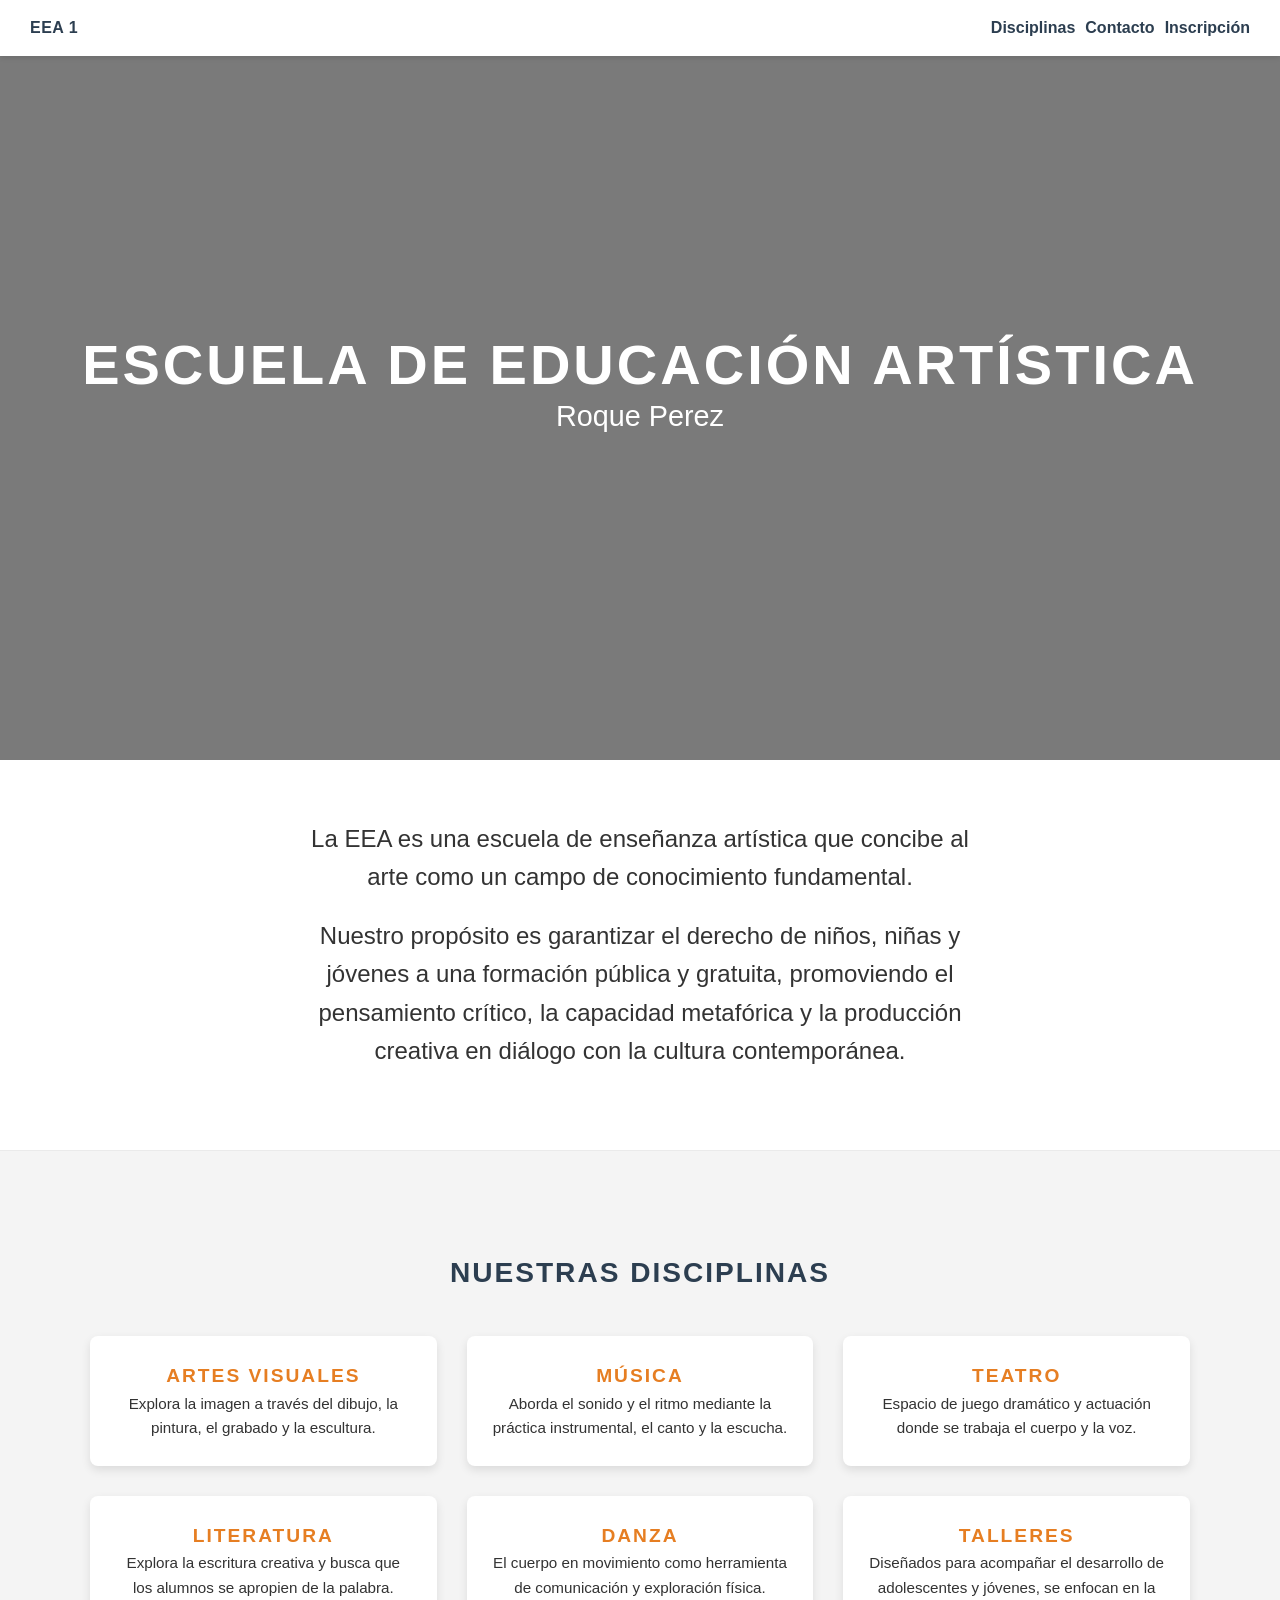
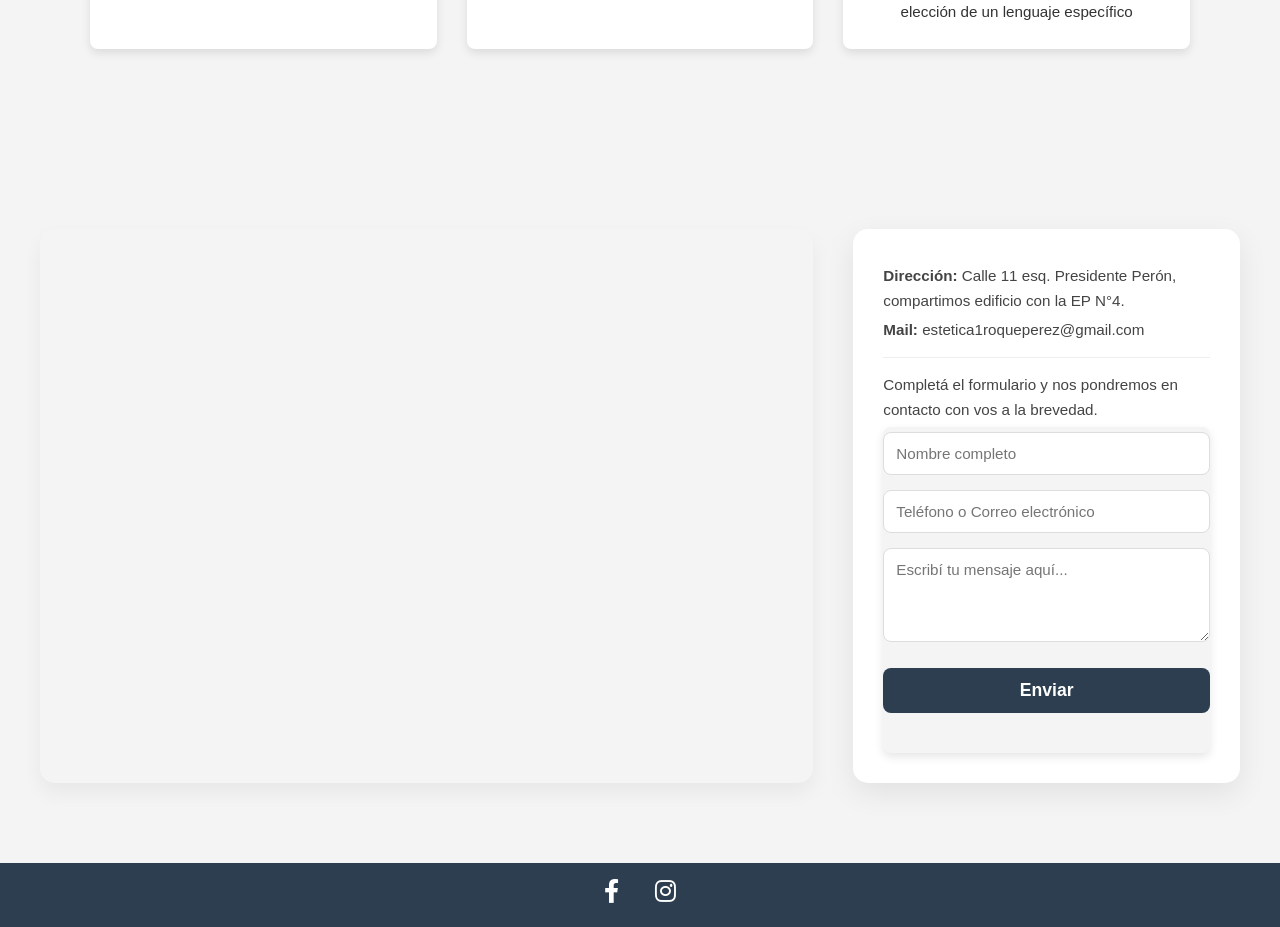
==== index.html @ 4070d401 "Add files via upload" ====
<!DOCTYPE html>

<html lang="es">
<link rel="stylesheet" href="style.css">
<link rel="stylesheet" href="https://cdnjs.cloudflare.com/ajax/libs/font-awesome/6.0.0/css/all.min.css">

<head>
    <meta charset="UTF-8">
    <title>Escuela de Educación Artística</title>

    <nav class="navbar">
        <div class="logo">
            <a href="index.html">EEA 1</a>
        </div>
        <ul class="nav-links">
            <li><a href="#disciplinas">Disciplinas</a></li>
            <li><a href="#contacto">Contacto</a></li>
            <li><a href="inscripcion.html">Inscripción</a></li>
        </ul>
    </nav>
</head>


<body>

    <header class="hero-header">
        <div class="header-content">
            <h1>ESCUELA DE EDUCACIÓN ARTÍSTICA</h1>
            <h2>Roque Perez</h2>
        </div>
    </header>


    <main>
        <section id="quienes somos">
            <p>La EEA es una escuela de enseñanza artística que concibe al arte como un campo de conocimiento fundamental.</p>
            <p>Nuestro propósito es garantizar el derecho de niños, niñas y jóvenes a una formación pública y gratuita, promoviendo el pensamiento crítico, la capacidad metafórica y la producción creativa en diálogo con la cultura contemporánea.</p>
        </section>

        <section id="disciplinas">
    
            <h3>Nuestras disciplinas</h3>


            <div class="grid-disciplinas">

                <div class="columna">

                    <h4>ARTES VISUALES</h4>

                    <p>Explora la imagen a través del dibujo, la pintura, el grabado y la escultura.</p>

                </div>


                <div class="columna">

                    <h4>MÚSICA</h4>

                    <p>Aborda el sonido y el ritmo mediante la práctica instrumental, el canto y la escucha.</p>

                </div>


                <div class="columna">

                    <h4>TEATRO</h4>

                    <p>Espacio de juego dramático y actuación donde se trabaja el cuerpo y la voz.</p>

                </div>


                <div class="columna">

                    <h4>LITERATURA</h4>

                    <p>Explora la escritura creativa y busca que los alumnos se apropien de la palabra.</p>

                </div>


                <div class="columna">

                    <h4>DANZA</h4> <p>El cuerpo en movimiento como herramienta de comunicación y exploración física.</p>

                </div>


                <div class="columna">

                    <h4>TALLERES</h4>
                    <p>Diseñados para acompañar el desarrollo de adolescentes y jóvenes, se enfocan en la elección de un lenguaje específico</p>
            </div>

        </section>

        <section id="contacto" class="contacto-section">
            <div class="contacto-wrapper">
                
                <!-- COLUMNA IZQUIERDA: MAPA -->
                <div class="mapa-container">
                    <iframe src="https://www.google.com/maps/embed?pb=!1m18!1m12!1m3!1d1626.0054072908836!2d-59.32254850531686!3d-35.404982482441106!2m3!1f0!2f0!3f0!3m2!1i1024!2i768!4f13.1!3m3!1m2!1s0x95bdbda36cd08a35%3A0x231198eb018d6caa!2sEscuela%20Primaria%20N%C2%B0%2024!5e0!3m2!1ses-419!2sar!4v1778276831194!5m2!1ses-419!2sar" 
                    width="100%" 
                    height="100%" 
                    style="border:0;" 
                    allowfullscreen="" 
                    loading="lazy" 
                    referrerpolicy="no-referrer-when-downgrade">
                    </iframe>
                </div>
        
                <!-- COLUMNA DERECHA: DATOS Y FORMULARIO -->
                <div class="contacto-container">
                    <!-- Información de la Escuela -->
                    <div class="info-escuela">
                        <p><strong>Dirección:</strong> Calle 11 esq. Presidente Perón, compartimos edificio con la EP N°4.</p>
                        <p><strong>Mail:</strong> estetica1roqueperez@gmail.com</p>
                        <hr>
                        <p>Completá el formulario y nos pondremos en contacto con vos a la brevedad.</p>
                    </div>
                    
                    <form action="#" method="POST" class="contacto-form">
                        <div class="form-group">
                            <input type="text" name="nombre" placeholder="Nombre completo" required>
                        </div>
        
                        <div class="form-group">
                            <!-- Campo dual para Teléfono o Mail -->
                            <input type="text" name="contacto" placeholder="Teléfono o Correo electrónico" required>
                        </div>
        
                        <div class="form-group">
                            <textarea name="mensaje" rows="4" placeholder="Escribí tu mensaje aquí..."></textarea>
                        </div>
        
                        <button type="submit" class="btn-enviar">Enviar</button>
                    </form>
                </div>
        
            </div>
        </section>

    </main>    
    


    <footer>
        <div class="footer-content">
            <div class="redes-sociales">
                <a href="https://www.facebook.com/eesteticaroqueperez/" target="_blank" aria-label="Facebook">
                    <i class="fab fa-facebook-f"></i>
                </a>
                <a href="https://www.instagram.com/escuela_artistica_rp/" target="_blank" aria-label="Instagram">
                    <i class="fab fa-instagram"></i>
                </a>
            </div>
        </div>
    </footer>

</body>
</html>
---- style.css ----
/* 1. RESET Y ESTILOS GENERALES */
body {
    margin: 0;
    padding-top: 40px;
    background-color: #f4f4f4;
    color: #333;
    font-family: 'Segoe UI', Tahoma, Geneva, Verdana, sans-serif;
    line-height: 1.6;
    text-align: center; /* Esto centra todo el texto de la web */
}

/* 2. NAVBAR */
.navbar {
    display: flex;
    position: fixed;
    justify-content: space-between;
    align-items: center; /* Centra verticalmente el logo y los links */
    top: 0;
    left: 0; /* Asegúrate de que empiece desde la izquierda */
    width: 100%;
    background-color: white;
    padding: 15px 30px; /* Reduje un poco el padding vertical */
    box-shadow: 0 2px 5px rgba(0,0,0,0.1);
    z-index: 1000;
    box-sizing: border-box; /* Evita que el padding agrande el ancho total */
}

.logo a {
    font-size: 1.3rem; /* Tamaño más moderado para que no rompa */
    font-weight: bold;
    color: #0056b3; 
    text-decoration: none;
    text-transform: uppercase;
    letter-spacing: 0.5px;
    white-space: nowrap; /* ¡Clave! Impide que el texto salte de línea */
}

.nav-links {
    display: flex;
    list-style: none;
    margin: 0;
    padding: 0;
    gap: 10px; /* Espacio controlado entre los enlaces */
}

.navbar a {
    text-decoration: none;
    color: #2c3e50;
    font-weight: bold;
    font-size: 1rem; /* Un poco más chico para armonizar con el logo */
    transition: color 0.3s;
}

.navbar a:hover {
    color: #ff4500;
}

/* 3. HERO HEADER (Imagen y títulos) */
.hero-header {
    background-image: linear-gradient(rgba(0, 0, 0, 0.5), rgba(0, 0, 0, 0.5)), 
                      url('https://images.unsplash.com/photo-1547891654-e66ed7ebb968?q=80&w=1600&auto=format&fit=crop');
    background-size: cover;
    background-position: center;
    height: 80vh;
    display: flex;
    justify-content: center;
    align-items: center;
    color: white;
}

.header-content h1 {
    font-size: 3.5rem;
    text-transform: uppercase;
    letter-spacing: 3px;
    margin: 0;           /* Quitamos todo el margen */
    line-height: 1;      /* Pegamos el texto */
}

.header-content h2 {
    font-size: 1.8rem;
    font-weight: 300;
    margin-top: 0px;   
}

/* 4. CONTENIDO (Secciones y Disciplinas) */
h3, h4 {
    color: #2c3e50;
    text-transform: uppercase;
    letter-spacing: 2px;
    margin-top: 40px;
}



p, .lista-talleres {
    max-width: 700px;
    margin: 0 auto 20px auto; /* Centra el bloque y da espacio abajo */
}


form {
    display: flexbox;
    background-color: #f4f4f4;
    border-radius: 8px;
    box-shadow: 0 4px 10px rgba(0,0,0,0.10);
    padding-top: 5px;
    padding-bottom: 40px;

}

/* --- Ajuste en style.css --- */

main section {
    /* Agregamos espacio arriba y abajo (80px) y 20px a los lados */
    padding: 60px 20px;
    font-size: 1.5rem; 
    
    /* Esto asegura que el contenido no toque los bordes en celulares */
    box-sizing: border-box; 
}

/* Si quieres que la primera sección tenga un color de fondo 
   distinto para resaltar el texto de bienvenida: */
main section:first-of-type {
    background-color: #ffffff; /* Blanco puro para contrastar con el gris del body */
    border-bottom: 1px solid #eaeaea;
}

.grid-disciplinas {
    display: grid;
    grid-template-columns: repeat(3, 1fr); /* 3 columnas iguales */
    gap: 30px;                             /* Espacio entre columnas y filas */
    max-width: 1100px;                     /* Ancho máximo para que no se estiren de más */
    margin: 40px auto;                     /* Centra el bloque de columnas */
    padding: 0 20px;
}

/* Estilo para cada "cajita" de materia */
.columna {
    background-color: white;
    padding: 25px;
    border-radius: 8px;
    box-shadow: 0 4px 10px rgba(0,0,0,0.10); /* Sombra suave */
    transition: transform 0.3s ease;        /* Animación suave al pasar el mouse */
}

.columna:hover {
    transform: translateY(-5px);           /* Se eleva un poquito al pasar el mouse */
}

/* Ajuste para que los títulos de las columnas no tengan tanto margen arriba */
.columna h4 {
    margin-top: 0;
    margin-bottom: 0;
    font-size: 1.2rem;
    color: #e67e22; /* Un color naranja artístico para resaltar los títulos */
}

.columna p {
    font-size: 0.95rem;
    margin-bottom: 0;
}

/* Responsive: Si la pantalla es chica (celular), que se vea 1 sola columna */
@media (max-width: 768px) {
    .grid-disciplinas {
        grid-template-columns: 1fr;
    }
}

footer {
    background-color: #2c3e50; /* El azul de tus títulos */
    color: white;              /* Texto en blanco para contraste */
    padding: 10px 0;           /* Espaciado arriba y abajo */
    text-align: center;
}

.redes-sociales {
    margin-bottom: 5px;
}

.redes-sociales a {
    color: white;
    font-size: 24px;          /* Tamaño de los iconos */
    margin: 0 15px;           /* Separación entre iconos */
    text-decoration: none;
    transition: opacity 0.3s; /* Efecto suave al pasar el mouse */
}

.redes-sociales a:hover {
    opacity: 0.8;             /* Se aclara un poco al pasar el mouse */
}

html {
    scroll-behavior: smooth;
}

/* Opcional: Para que la barra fija no tape el título de la sección */
section {
    scroll-margin-top: 70px; /* Ajustá este número según el alto de tu navbar */
}



/* --- SECCIÓN DE CONTACTO --- */
.contacto-section {
    padding: 80px 20px;
}

.contacto-container {
    max-width: 600px;         /* Ancho del recuadro */
    margin: 0 auto;           /* Centrado horizontal */
    background-color: white;  /* Fondo del recuadro */
    padding: 40px;
    border-radius: 15px;      /* Bordes redondeados */
    box-shadow: 0 10px 30px rgba(0,0,0,0.1); /* Sombra elegante */
}

.contacto-container h3 {
    margin-top: 0;
    color: #2c3e50;
}

/* --- ESTILOS DEL FORMULARIO --- */
.form-group {
    text-align: left;         /* Etiquetas alineadas a la izquierda */
    margin-bottom: 20px;
}

.form-group label {
    display: block;
    margin-bottom: 8px;
    font-weight: bold;
    color: #555;
}

.form-group input, 
.form-group select, 
.form-group textarea {
    width: 100%;              /* Ocupan todo el ancho del recuadro */
    padding: 12px;
    border: 1px solid #ccc;
    border-radius: 8px;
    font-size: 1rem;
    box-sizing: border-box;   /* Evita que el padding ensanche el input */
}

/* --- BOTÓN ENVIAR --- */
.btn-enviar {
    width: 100%;
    padding: 15px;
    background-color: #2c3e50; /* Color azul oscuro profesional */
    color: white;
    border: none;
    border-radius: 8px;
    font-size: 1.1rem;
    font-weight: bold;
    cursor: pointer;
    transition: background 0.3s ease;
}

.btn-enviar:hover {
    background-color: #e67e22; /* Cambia a naranja al pasar el mouse */
}



/* --- CONTENEDOR DE CONTACTO --- */
.contacto-wrapper {
    display: grid;
    grid-template-columns: 2fr 1fr;
    gap: 40px;
    max-width: 1200px;
    margin: 0px auto;
    padding: 0;
}

.mapa-container {
    border-radius: 15px;
    overflow: hidden;
    box-shadow: 0 10px 20px rgba(0,0,0,0.05);
    min-height: 400px;
}

.contacto-container {
    background: white;
    padding: 30px;
    border-radius: 15px;
    box-shadow: 0 10px 30px rgba(0,0,0,0.08);
    text-align: left;
}

/* --- TEXTO DE INFORMACIÓN --- */
.info-escuela p {
    margin: 5px 0;
    font-size: 0.95rem;
    color: #444;
}

.info-escuela hr {
    border: 0;
    border-top: 1px solid #eee;
    margin: 15px 0;
}

/* --- ESTILO DEL FORMULARIO --- */
.form-group {
    margin-bottom: 15px;
}

.form-group input, 
.form-group textarea {
    width: 100%;
    padding: 12px;
    border: 1px solid #ddd;
    border-radius: 8px;
    font-family: inherit;
    font-size: 0.95rem;
    box-sizing: border-box;
}

.form-group input:focus, 
.form-group textarea:focus {
    outline: none;
    border-color: #e67e22; /* Color de énfasis al clickear */
}

.btn-enviar {
    width: 100%;
    padding: 12px;
    background-color: #2c3e50;
    color: white;
    border: none;
    border-radius: 8px;
    font-weight: bold;
    cursor: pointer;
    transition: background 0.3s;
}

.btn-enviar:hover {
    background-color: #e67e22;
}

/* --- RESPONSIVE --- */
@media (max-width: 900px) {
    .contacto-wrapper {
        grid-template-columns: 1fr;
    }
}
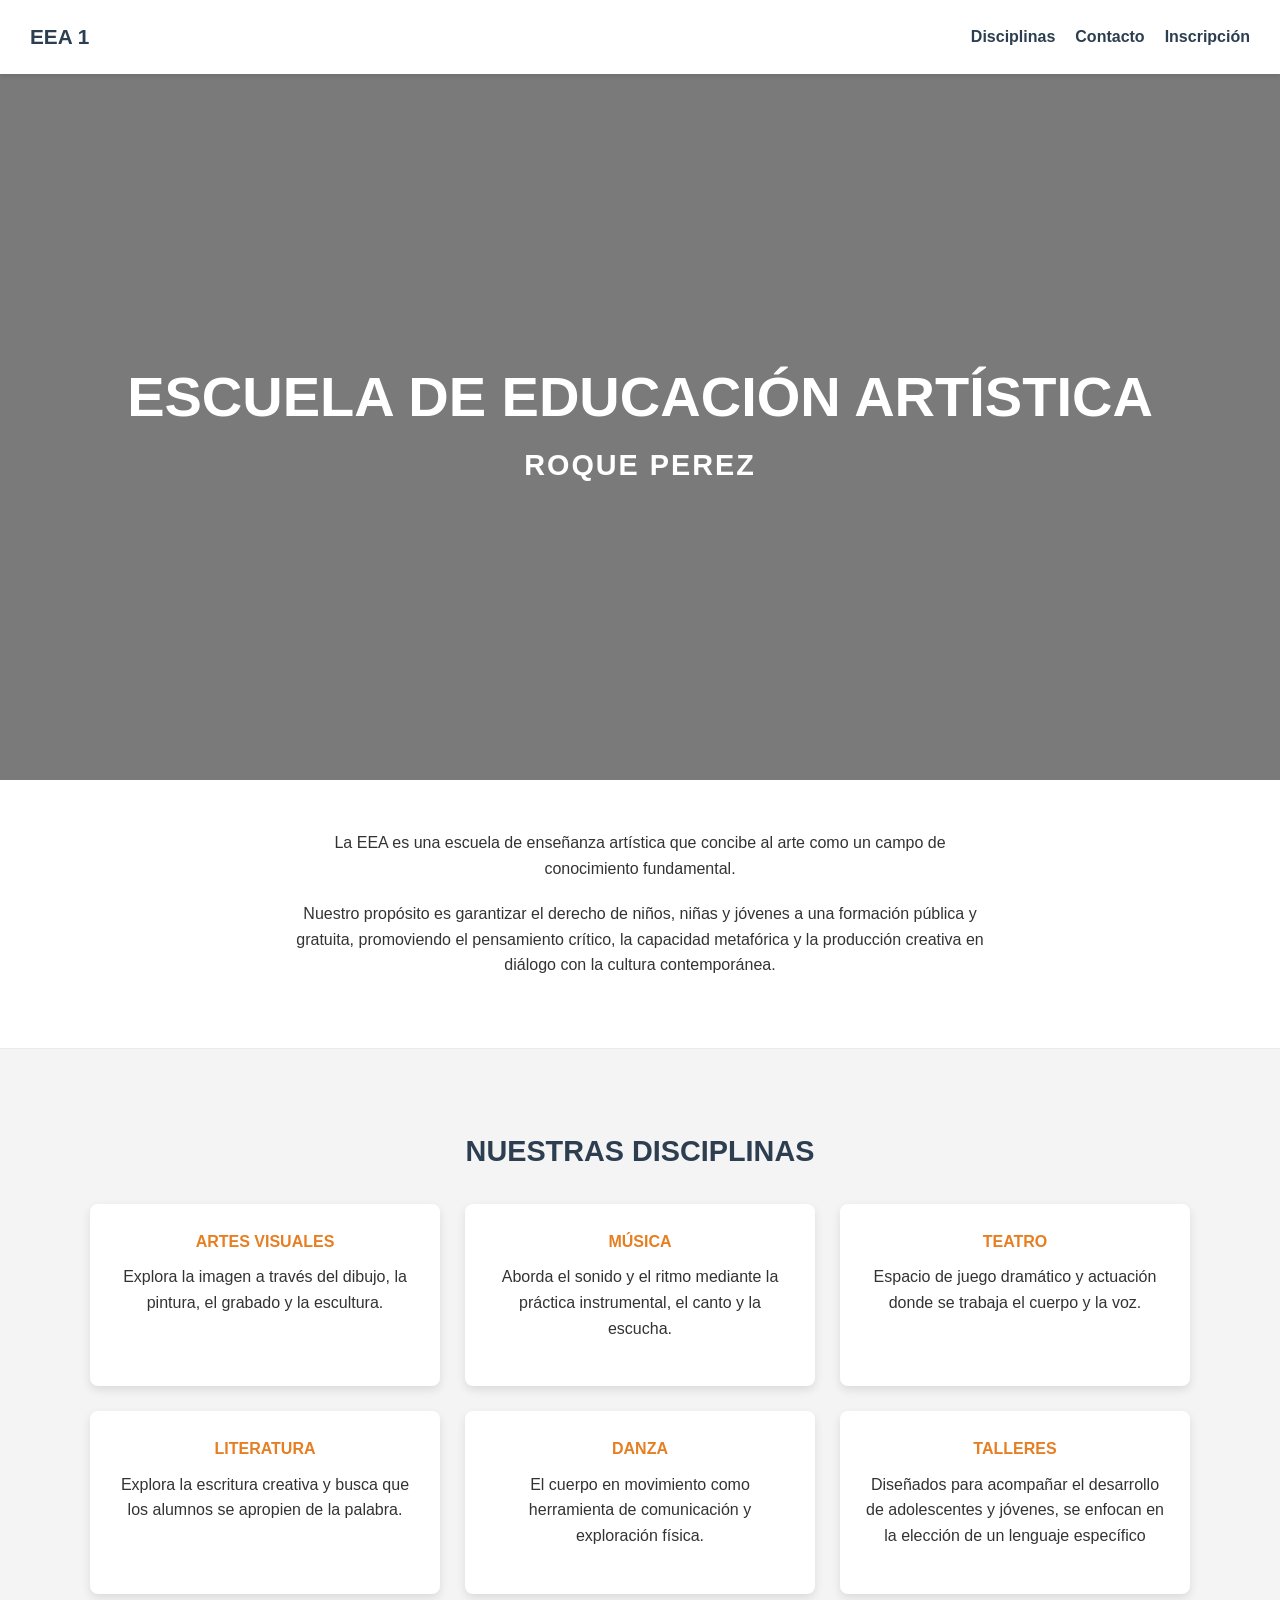
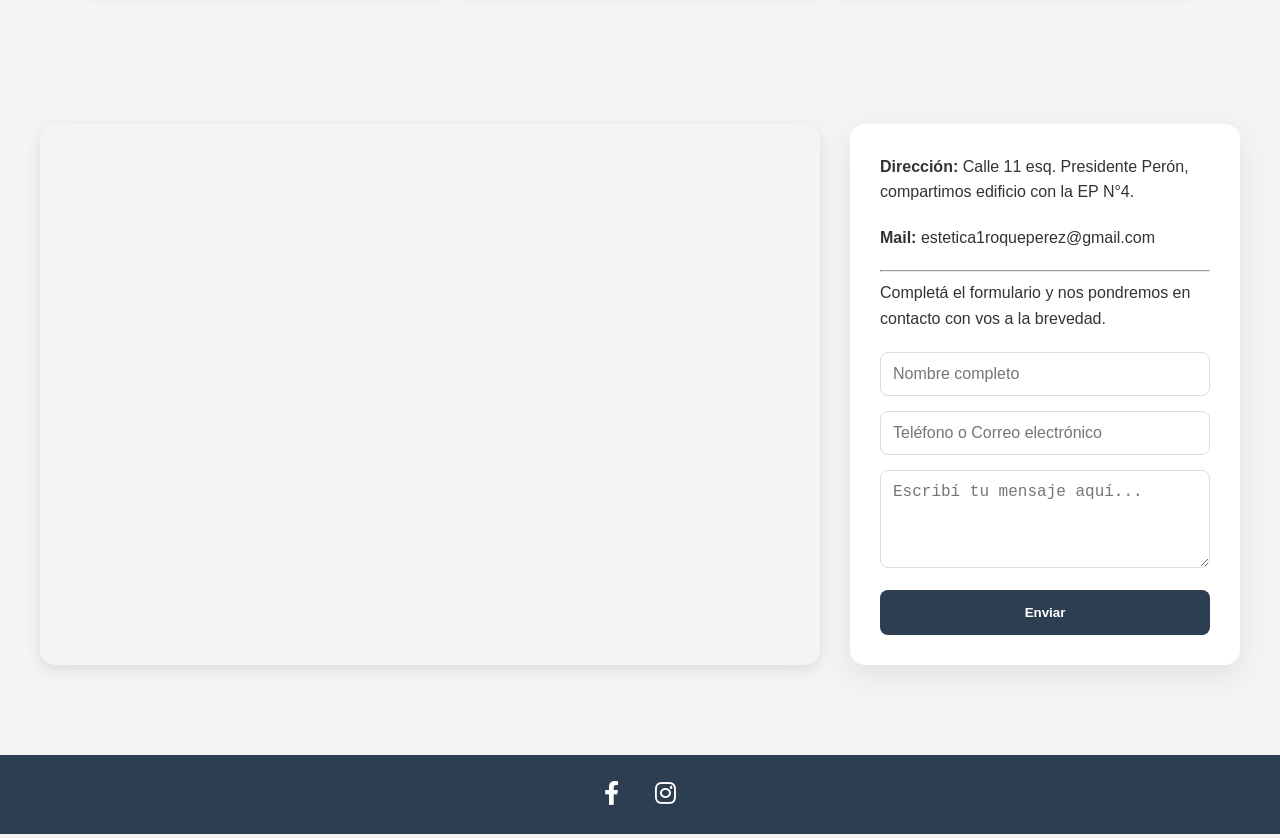
==== commit 314a5713: "Update index.html" ====
--- a/index.html
+++ b/index.html
@@ -39,7 +39,7 @@
 
         <section id="disciplinas">
     
-            <h3>Nuestras disciplinas</h3>
+            <h3>NUESTRAS DISCIPLINAS</h3>
 
 
             <div class="grid-disciplinas">
--- a/style.css
+++ b/style.css
@@ -1,66 +1,57 @@
-/* 1. RESET Y ESTILOS GENERALES */
+/* 1. BASE Y RESET */
+* { box-sizing: border-box; } /* Aplica a todo para evitar errores de ancho */
+
+html { scroll-behavior: smooth; }
+
 body {
     margin: 0;
-    padding-top: 40px;
+    padding-top: 60px; /* Espacio para la navbar delgada */
     background-color: #f4f4f4;
     color: #333;
     font-family: 'Segoe UI', Tahoma, Geneva, Verdana, sans-serif;
     line-height: 1.6;
-    text-align: center; /* Esto centra todo el texto de la web */
-}
-
-/* 2. NAVBAR */
+}
+
+/* 2. NAVEGACIÓN */
 .navbar {
     display: flex;
     position: fixed;
     justify-content: space-between;
-    align-items: center; /* Centra verticalmente el logo y los links */
-    top: 0;
-    left: 0; /* Asegúrate de que empiece desde la izquierda */
-    width: 100%;
-    background-color: white;
-    padding: 15px 30px; /* Reduje un poco el padding vertical */
+    align-items: center;
+    top: 0; 
+    width: 100%;
+    background: white;
+    padding: 8px 30px; /* Navbar más fina */
     box-shadow: 0 2px 5px rgba(0,0,0,0.1);
     z-index: 1000;
-    box-sizing: border-box; /* Evita que el padding agrande el ancho total */
 }
 
 .logo a {
-    font-size: 1.3rem; /* Tamaño más moderado para que no rompa */
-    font-weight: bold;
-    color: #0056b3; 
+    font-size: 1.3rem;
+    font-weight: bold;
+    color: #0056b3;
     text-decoration: none;
     text-transform: uppercase;
-    letter-spacing: 0.5px;
-    white-space: nowrap; /* ¡Clave! Impide que el texto salte de línea */
 }
 
 .nav-links {
     display: flex;
     list-style: none;
-    margin: 0;
-    padding: 0;
-    gap: 10px; /* Espacio controlado entre los enlaces */
+    gap: 20px;
 }
 
 .navbar a {
     text-decoration: none;
     color: #2c3e50;
     font-weight: bold;
-    font-size: 1rem; /* Un poco más chico para armonizar con el logo */
-    transition: color 0.3s;
-}
-
-.navbar a:hover {
-    color: #ff4500;
-}
-
-/* 3. HERO HEADER (Imagen y títulos) */
+    transition: 0.3s;
+}
+
+.navbar a:hover { color: #ff4500; }
+
+/* 3. HERO */
 .hero-header {
-    background-image: linear-gradient(rgba(0, 0, 0, 0.5), rgba(0, 0, 0, 0.5)), 
-                      url('https://images.unsplash.com/photo-1547891654-e66ed7ebb968?q=80&w=1600&auto=format&fit=crop');
-    background-size: cover;
-    background-position: center;
+    background: linear-gradient(rgba(0,0,0,0.5), rgba(0,0,0,0.5)), url('https://images.unsplash.com/photo-1547891654-e66ed7ebb968?q=80&w=1600&auto=format&fit=crop') center/cover;
     height: 80vh;
     display: flex;
     justify-content: center;
@@ -68,218 +59,79 @@
     color: white;
 }
 
-.header-content h1 {
-    font-size: 3.5rem;
-    text-transform: uppercase;
-    letter-spacing: 3px;
-    margin: 0;           /* Quitamos todo el margen */
-    line-height: 1;      /* Pegamos el texto */
-}
-
+.header-content h1 { font-size: 3.5rem; text-transform: uppercase; margin: 0; text-align: center; }
 .header-content h2 {
     font-size: 1.8rem;
-    font-weight: 300;
-    margin-top: 0px;   
-}
-
-/* 4. CONTENIDO (Secciones y Disciplinas) */
-h3, h4 {
+    font-weight: bold;       /* Para que tenga el mismo peso que el h3 */
+    margin: 0;
+    text-align: center;
+    
+    /* Copiamos el estilo del h3 */
+    color: #2c3e50;          
+    text-transform: uppercase; 
+    letter-spacing: 2px;     
+    
+    /* Si quieres que resalte sobre la imagen de fondo, 
+       puedes usar blanco, o mantener el azul del h3 */
+    color: white; 
+}
+
+/* 4. SECCIONES Y CONTENIDO */
+main section {
+    padding: 50px 20px;
+    font-size: 1rem; /* Tamaño de lectura normal */
+    text-align: center
+}
+
+section { scroll-margin-top: 80px; } /* Evita que el menú tape el título */
+
+h3 {
+    font-size: 1.8rem;
     color: #2c3e50;
-    text-transform: uppercase;
-    letter-spacing: 2px;
-    margin-top: 40px;
-}
-
-
-
-p, .lista-talleres {
-    max-width: 700px;
-    margin: 0 auto 20px auto; /* Centra el bloque y da espacio abajo */
-}
-
-
-form {
-    display: flexbox;
-    background-color: #f4f4f4;
-    border-radius: 8px;
-    box-shadow: 0 4px 10px rgba(0,0,0,0.10);
-    padding-top: 5px;
-    padding-bottom: 40px;
-
-}
-
-/* --- Ajuste en style.css --- */
-
-main section {
-    /* Agregamos espacio arriba y abajo (80px) y 20px a los lados */
-    padding: 60px 20px;
-    font-size: 1.5rem; 
-    
-    /* Esto asegura que el contenido no toque los bordes en celulares */
-    box-sizing: border-box; 
-}
-
-/* Si quieres que la primera sección tenga un color de fondo 
-   distinto para resaltar el texto de bienvenida: */
-main section:first-of-type {
-    background-color: #ffffff; /* Blanco puro para contrastar con el gris del body */
-    border-bottom: 1px solid #eaeaea;
-}
-
+    margin-bottom: 25px;
+    text-align: center;
+}
+
+p { max-width: 700px; margin: 0 auto 20px auto; }
+
+/* Especial para la primera sección de bienvenida */
+main section:first-of-type { background: white; border-bottom: 1px solid #eaeaea; }
+
+/* 5. GRID DISCIPLINAS */
 .grid-disciplinas {
     display: grid;
-    grid-template-columns: repeat(3, 1fr); /* 3 columnas iguales */
-    gap: 30px;                             /* Espacio entre columnas y filas */
-    max-width: 1100px;                     /* Ancho máximo para que no se estiren de más */
-    margin: 40px auto;                     /* Centra el bloque de columnas */
-    padding: 0 20px;
-}
-
-/* Estilo para cada "cajita" de materia */
+    grid-template-columns: repeat(auto-fit, minmax(250px, 1fr)); /* Auto-ajustable */
+    gap: 30px;
+    max-width: 1100px;
+    margin: 40px auto;
+}
+
 .columna {
-    background-color: white;
+    background: white;
     padding: 25px;
     border-radius: 8px;
-    box-shadow: 0 4px 10px rgba(0,0,0,0.10); /* Sombra suave */
-    transition: transform 0.3s ease;        /* Animación suave al pasar el mouse */
-}
-
-.columna:hover {
-    transform: translateY(-5px);           /* Se eleva un poquito al pasar el mouse */
-}
-
-/* Ajuste para que los títulos de las columnas no tengan tanto margen arriba */
-.columna h4 {
-    margin-top: 0;
-    margin-bottom: 0;
-    font-size: 1.2rem;
-    color: #e67e22; /* Un color naranja artístico para resaltar los títulos */
-}
-
-.columna p {
-    font-size: 0.95rem;
-    margin-bottom: 0;
-}
-
-/* Responsive: Si la pantalla es chica (celular), que se vea 1 sola columna */
-@media (max-width: 768px) {
-    .grid-disciplinas {
-        grid-template-columns: 1fr;
-    }
-}
-
-footer {
-    background-color: #2c3e50; /* El azul de tus títulos */
-    color: white;              /* Texto en blanco para contraste */
-    padding: 10px 0;           /* Espaciado arriba y abajo */
-    text-align: center;
-}
-
-.redes-sociales {
-    margin-bottom: 5px;
-}
-
-.redes-sociales a {
-    color: white;
-    font-size: 24px;          /* Tamaño de los iconos */
-    margin: 0 15px;           /* Separación entre iconos */
-    text-decoration: none;
-    transition: opacity 0.3s; /* Efecto suave al pasar el mouse */
-}
-
-.redes-sociales a:hover {
-    opacity: 0.8;             /* Se aclara un poco al pasar el mouse */
-}
-
-html {
-    scroll-behavior: smooth;
-}
-
-/* Opcional: Para que la barra fija no tape el título de la sección */
-section {
-    scroll-margin-top: 70px; /* Ajustá este número según el alto de tu navbar */
-}
-
-
-
-/* --- SECCIÓN DE CONTACTO --- */
-.contacto-section {
-    padding: 80px 20px;
-}
-
-.contacto-container {
-    max-width: 600px;         /* Ancho del recuadro */
-    margin: 0 auto;           /* Centrado horizontal */
-    background-color: white;  /* Fondo del recuadro */
-    padding: 40px;
-    border-radius: 15px;      /* Bordes redondeados */
-    box-shadow: 0 10px 30px rgba(0,0,0,0.1); /* Sombra elegante */
-}
-
-.contacto-container h3 {
-    margin-top: 0;
-    color: #2c3e50;
-}
-
-/* --- ESTILOS DEL FORMULARIO --- */
-.form-group {
-    text-align: left;         /* Etiquetas alineadas a la izquierda */
-    margin-bottom: 20px;
-}
-
-.form-group label {
-    display: block;
-    margin-bottom: 8px;
-    font-weight: bold;
-    color: #555;
-}
-
-.form-group input, 
-.form-group select, 
-.form-group textarea {
-    width: 100%;              /* Ocupan todo el ancho del recuadro */
-    padding: 12px;
-    border: 1px solid #ccc;
-    border-radius: 8px;
-    font-size: 1rem;
-    box-sizing: border-box;   /* Evita que el padding ensanche el input */
-}
-
-/* --- BOTÓN ENVIAR --- */
-.btn-enviar {
-    width: 100%;
-    padding: 15px;
-    background-color: #2c3e50; /* Color azul oscuro profesional */
-    color: white;
-    border: none;
-    border-radius: 8px;
-    font-size: 1.1rem;
-    font-weight: bold;
-    cursor: pointer;
-    transition: background 0.3s ease;
-}
-
-.btn-enviar:hover {
-    background-color: #e67e22; /* Cambia a naranja al pasar el mouse */
-}
-
-
-
-/* --- CONTENEDOR DE CONTACTO --- */
+    box-shadow: 0 4px 10px rgba(0,0,0,0.1);
+    transition: 0.3s;
+}
+
+.columna:hover { transform: translateY(-5px); }
+.columna h4 { color: #e67e22; margin: 0 0 10px 0; }
+
+/* 6. SECCIÓN CONTACTO COMPACTA */
 .contacto-wrapper {
     display: grid;
     grid-template-columns: 2fr 1fr;
-    gap: 40px;
+    gap: 30px;
     max-width: 1200px;
-    margin: 0px auto;
-    padding: 0;
+    margin: 0 auto;
+    text-align: left;
 }
 
 .mapa-container {
     border-radius: 15px;
     overflow: hidden;
-    box-shadow: 0 10px 20px rgba(0,0,0,0.05);
     min-height: 400px;
+    box-shadow: 0 5px 15px rgba(0,0,0,0.1);
 }
 
 .contacto-container {
@@ -287,63 +139,158 @@
     padding: 30px;
     border-radius: 15px;
     box-shadow: 0 10px 30px rgba(0,0,0,0.08);
-    text-align: left;
-}
-
-/* --- TEXTO DE INFORMACIÓN --- */
-.info-escuela p {
-    margin: 5px 0;
-    font-size: 0.95rem;
-    color: #444;
-}
-
-.info-escuela hr {
-    border: 0;
-    border-top: 1px solid #eee;
-    margin: 15px 0;
-}
-
-/* --- ESTILO DEL FORMULARIO --- */
-.form-group {
-    margin-bottom: 15px;
-}
-
-.form-group input, 
-.form-group textarea {
+}
+
+.form-group { margin-bottom: 15px; }
+
+input, textarea {
     width: 100%;
     padding: 12px;
     border: 1px solid #ddd;
     border-radius: 8px;
-    font-family: inherit;
+    font-size: 1rem;
+}
+
+input:focus { border-color: #e67e22; outline: none; }
+
+.btn-enviar {
+    width: 100%;
+    padding: 15px;
+    background: #2c3e50;
+    color: white;
+    border: none;
+    border-radius: 8px;
+    font-weight: bold;
+    cursor: pointer;
+    transition: 0.3s;
+}
+
+.btn-enviar:hover { background: #e67e22; }
+
+/* 7. FOOTER */
+footer {
+    background: #2c3e50;
+    color: white;
+    padding: 20px 0;
+    margin-top: 40px;
+    text-align: center;
+
+}
+
+.redes-sociales a {
+    color: white;
+    font-size: 1.5rem;
+    margin: 0 15px;
+    text-decoration: none;
+}
+
+/* --- PAGINA DE INSCRIPCION (LA TARJETA) --- */
+.inscripcion-page {
+    background-color: #f4f4f4; /* Fondo gris para que resalte la caja */
+    padding: 40px 20px;
+    display: flex;
+    justify-content: center; /* Centra horizontalmente */
+}
+
+.inscripcion-card {
+    background-color: white;
+    max-width: 800px; /* Ancho de la ficha */
+    width: 100%;
+    padding: 40px;
+    border-radius: 15px;
+    box-shadow: 0 10px 30px rgba(0,0,0,0.1);
+}
+
+.inscripcion-card h3 {
+    margin-top: 0;
+    text-align: center;
+}
+
+.inscripcion-card p {
+    text-align: center;
     font-size: 0.95rem;
+    color: #666;
+    margin-bottom: 30px;
+}
+
+/* --- ESTILO DE LOS CAMPOS EN FILAS --- */
+.form-group-box {
+    margin-bottom: 25px;
+    text-align: left;
+}
+
+.form-group-box label {
+    display: block;
+    font-weight: bold;
+    color: #2c3e50;
+    margin-bottom: 10px;
+    font-size: 0.9rem;
+    text-transform: uppercase;
+}
+
+.fila-campos {
+    display: flex;
+    gap: 15px; /* Espacio entre los campos de la misma fila */
+    margin-bottom: 15px;
+}
+
+.fila-campos input, 
+.fila-campos select {
+    flex: 1; /* Hace que midan lo mismo */
+    padding: 12px;
+    border: 1px solid #ccc;
+    border-radius: 8px;
+    font-size: 1rem;
     box-sizing: border-box;
 }
 
-.form-group input:focus, 
-.form-group textarea:focus {
-    outline: none;
-    border-color: #e67e22; /* Color de énfasis al clickear */
-}
-
+/* --- BOTON --- */
 .btn-enviar {
     width: 100%;
-    padding: 12px;
+    padding: 15px;
     background-color: #2c3e50;
     color: white;
     border: none;
     border-radius: 8px;
     font-weight: bold;
     cursor: pointer;
-    transition: background 0.3s;
+    transition: 0.3s;
 }
 
 .btn-enviar:hover {
     background-color: #e67e22;
 }
 
-/* --- RESPONSIVE --- */
+/* RESPONSIVE: En celulares se ponen uno abajo del otro */
+@media (max-width: 600px) {
+    .fila-campos {
+        flex-direction: column;
+        gap: 10px;
+    }
+}
+
+/* 8. RESPONSIVE */
+/* Escritorio: 3 columnas */
+.grid-disciplinas {
+    display: grid;
+    grid-template-columns: repeat(3, 1fr); 
+    gap: 25px;
+    max-width: 1100px;
+    margin: 30px auto;
+}
+
+/* Tablet: 2 columnas (aprox entre 600px y 900px) */
 @media (max-width: 900px) {
-    .contacto-wrapper {
+    .grid-disciplinas {
+        grid-template-columns: repeat(2, 1fr);
+    }
+}
+
+/* Teléfono: 1 columna (menos de 600px) */
+@media (max-width: 600px) {
+    .grid-disciplinas {
         grid-template-columns: 1fr;
     }
-}+    .header-content h1 { font-size: 2.2rem; } /* Ajuste de título para móvil */
+}
+
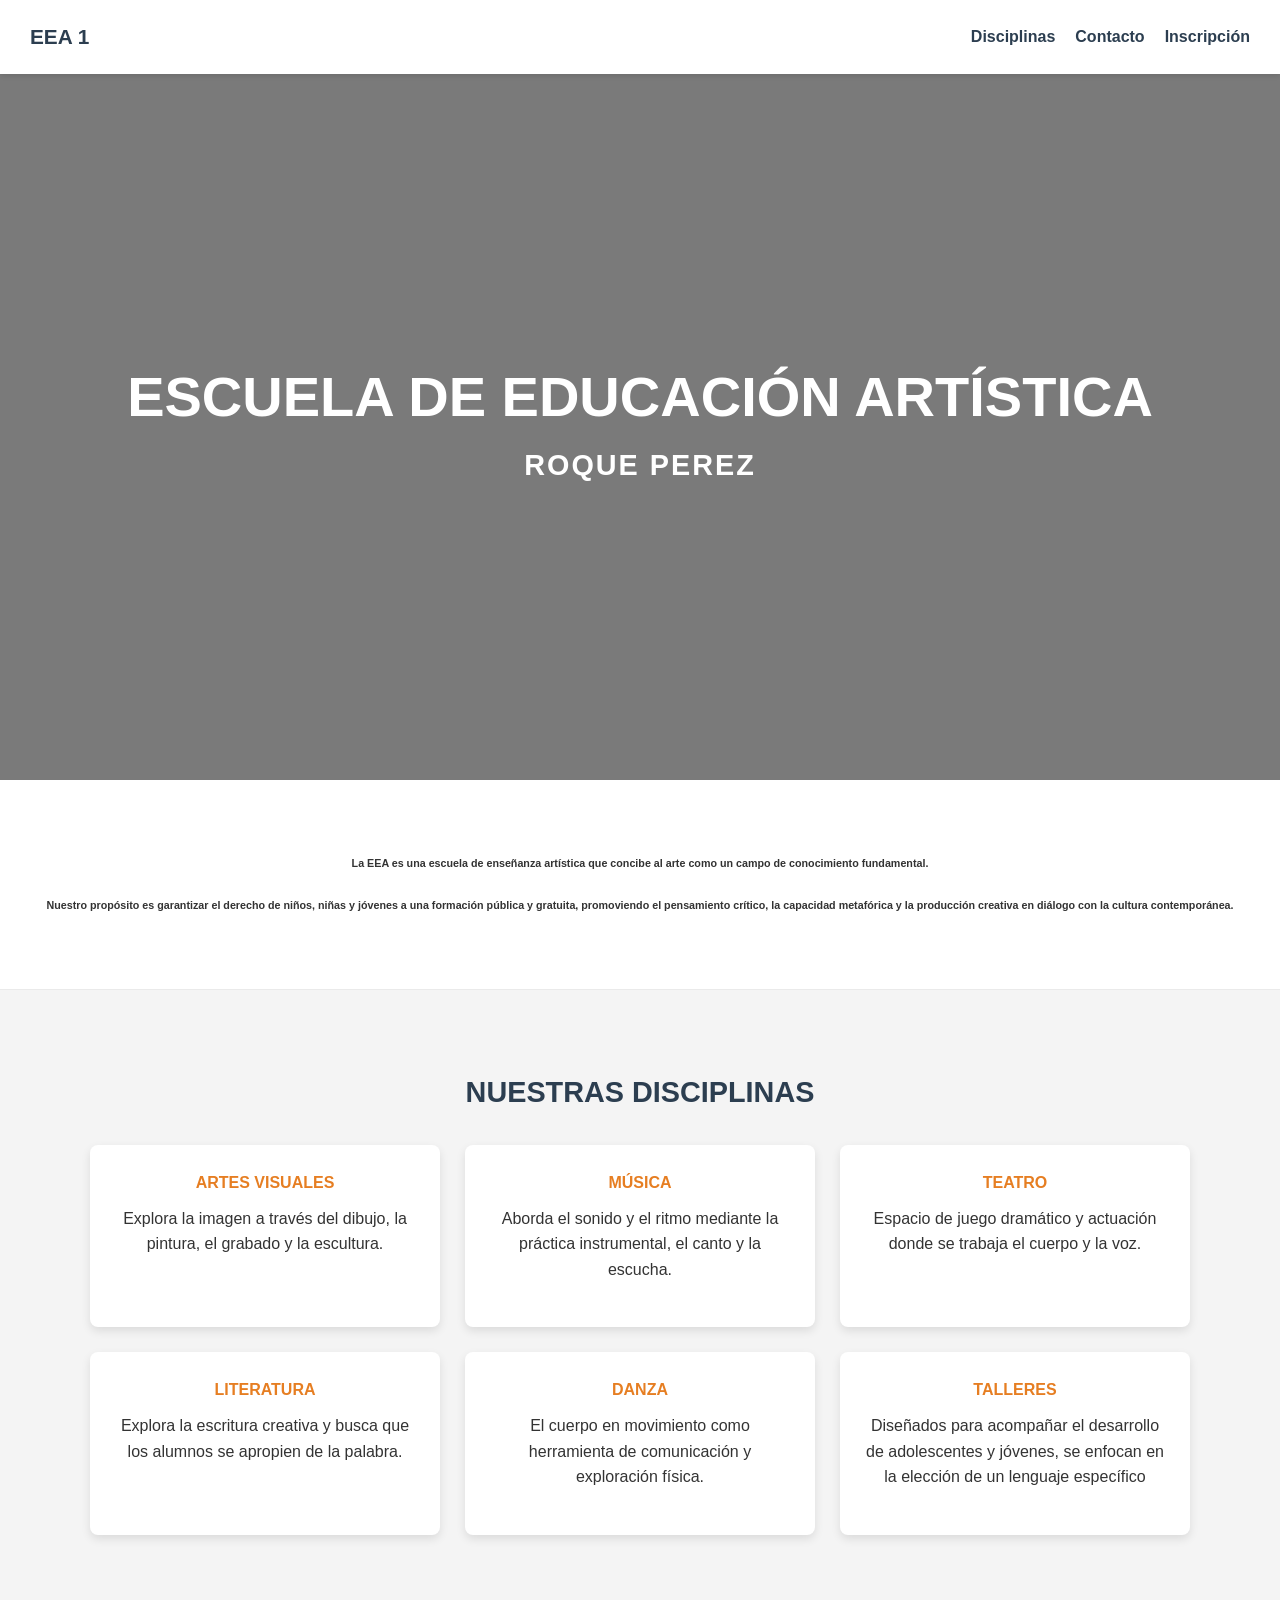
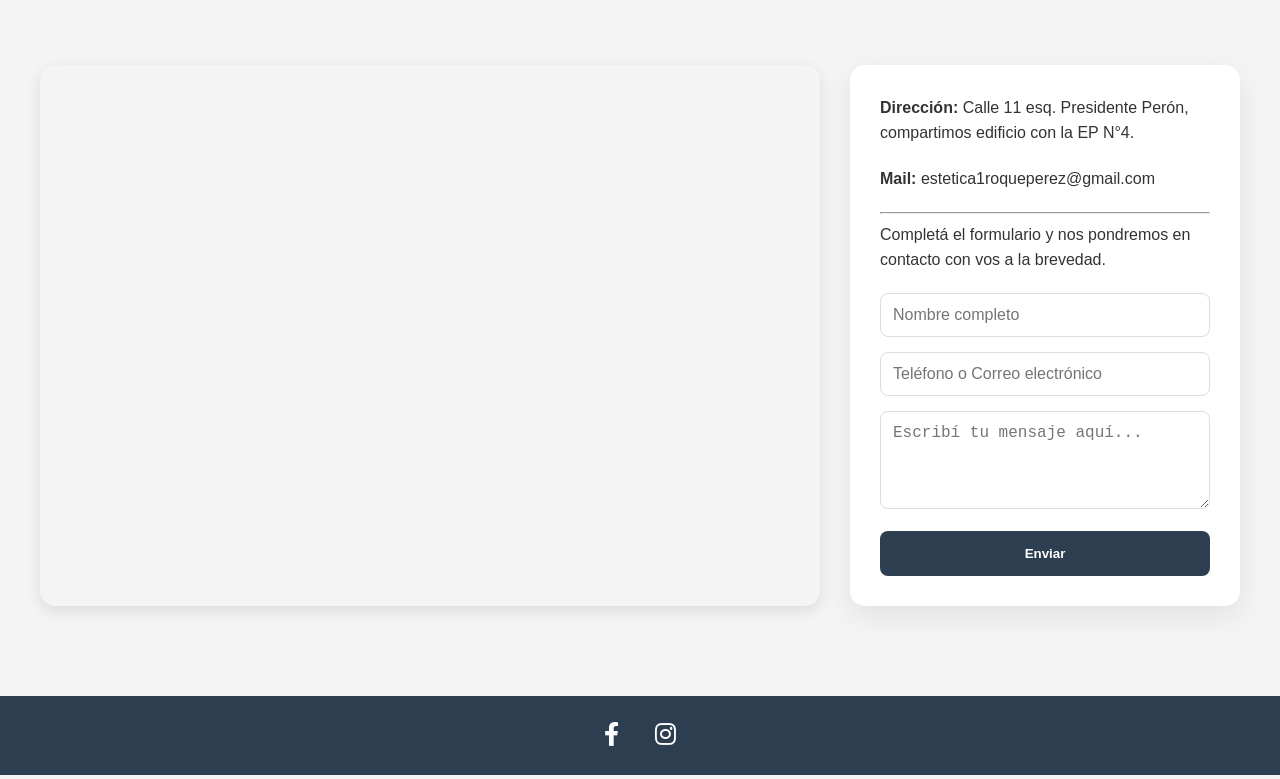
==== commit adf49817: "Update index.html" ====
--- a/index.html
+++ b/index.html
@@ -33,8 +33,8 @@
 
     <main>
         <section id="quienes somos">
-            <p>La EEA es una escuela de enseñanza artística que concibe al arte como un campo de conocimiento fundamental.</p>
-            <p>Nuestro propósito es garantizar el derecho de niños, niñas y jóvenes a una formación pública y gratuita, promoviendo el pensamiento crítico, la capacidad metafórica y la producción creativa en diálogo con la cultura contemporánea.</p>
+            <h6>La EEA es una escuela de enseñanza artística que concibe al arte como un campo de conocimiento fundamental.</h6>
+            <h6>Nuestro propósito es garantizar el derecho de niños, niñas y jóvenes a una formación pública y gratuita, promoviendo el pensamiento crítico, la capacidad metafórica y la producción creativa en diálogo con la cultura contemporánea.</h6>
         </section>
 
         <section id="disciplinas">
--- a/style.css
+++ b/style.css
@@ -60,7 +60,7 @@
 }
 
 .header-content h1 { font-size: 3.5rem; text-transform: uppercase; margin: 0; text-align: center; }
-.header-content h2 {
+.hero-header .header-content h2 {
     font-size: 1.8rem;
     font-weight: bold;       /* Para que tenga el mismo peso que el h3 */
     margin: 0;
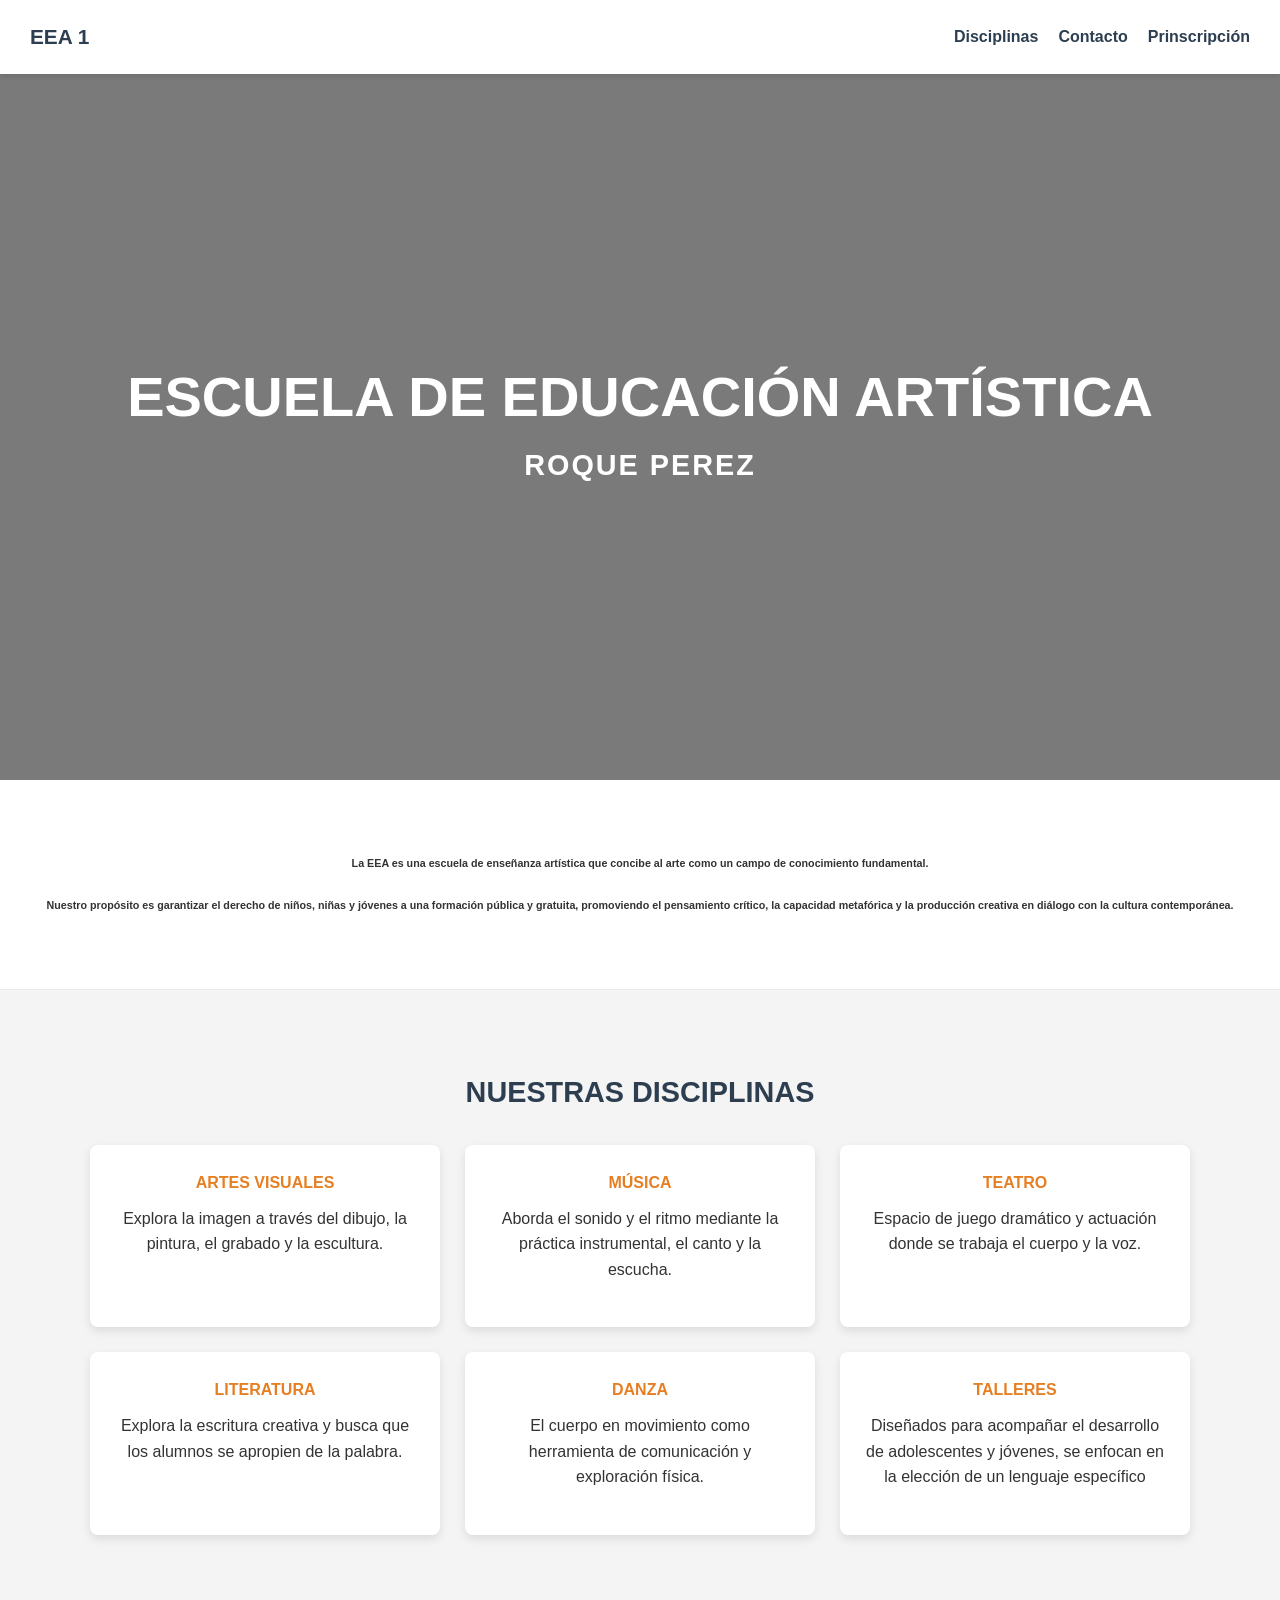
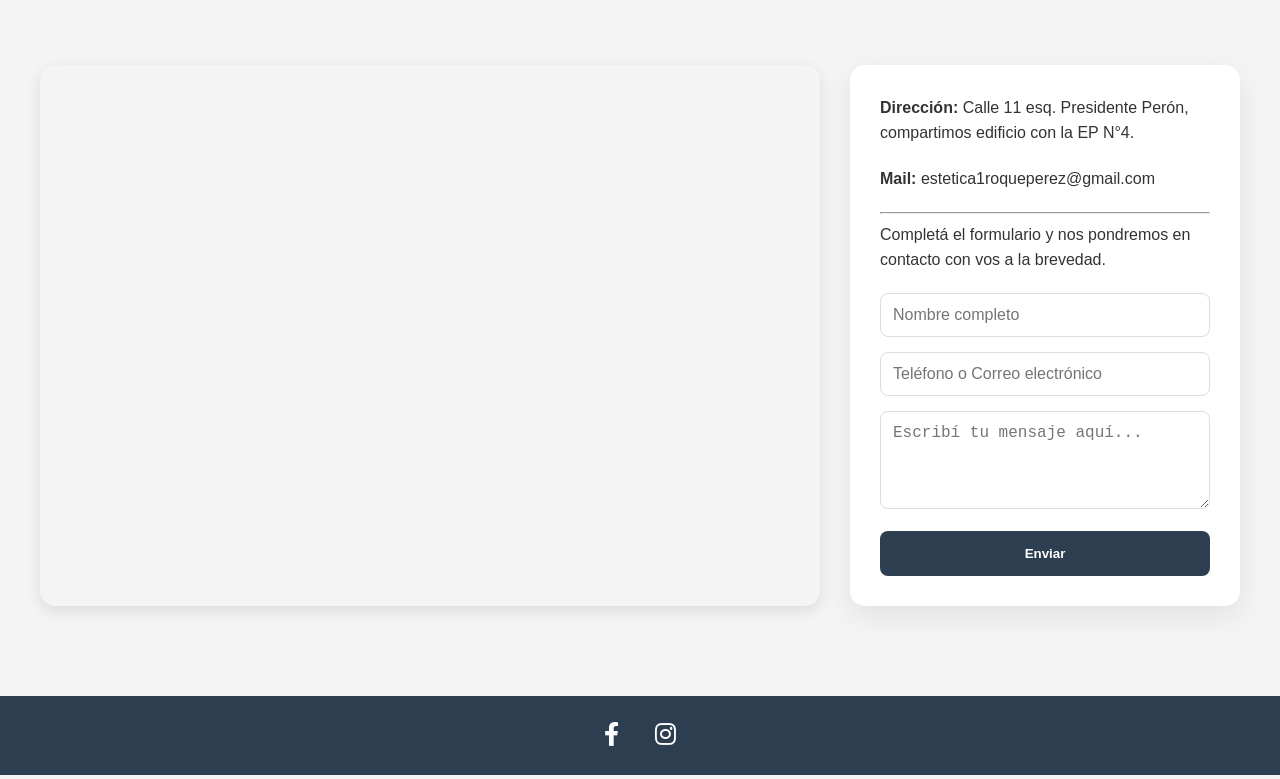
==== commit ff87ec62: "Update index.html" ====
--- a/index.html
+++ b/index.html
@@ -15,7 +15,7 @@
         <ul class="nav-links">
             <li><a href="#disciplinas">Disciplinas</a></li>
             <li><a href="#contacto">Contacto</a></li>
-            <li><a href="inscripcion.html">Inscripción</a></li>
+            <li><a href="inscripcion.html">Prinscripción</a></li>
         </ul>
     </nav>
 </head>
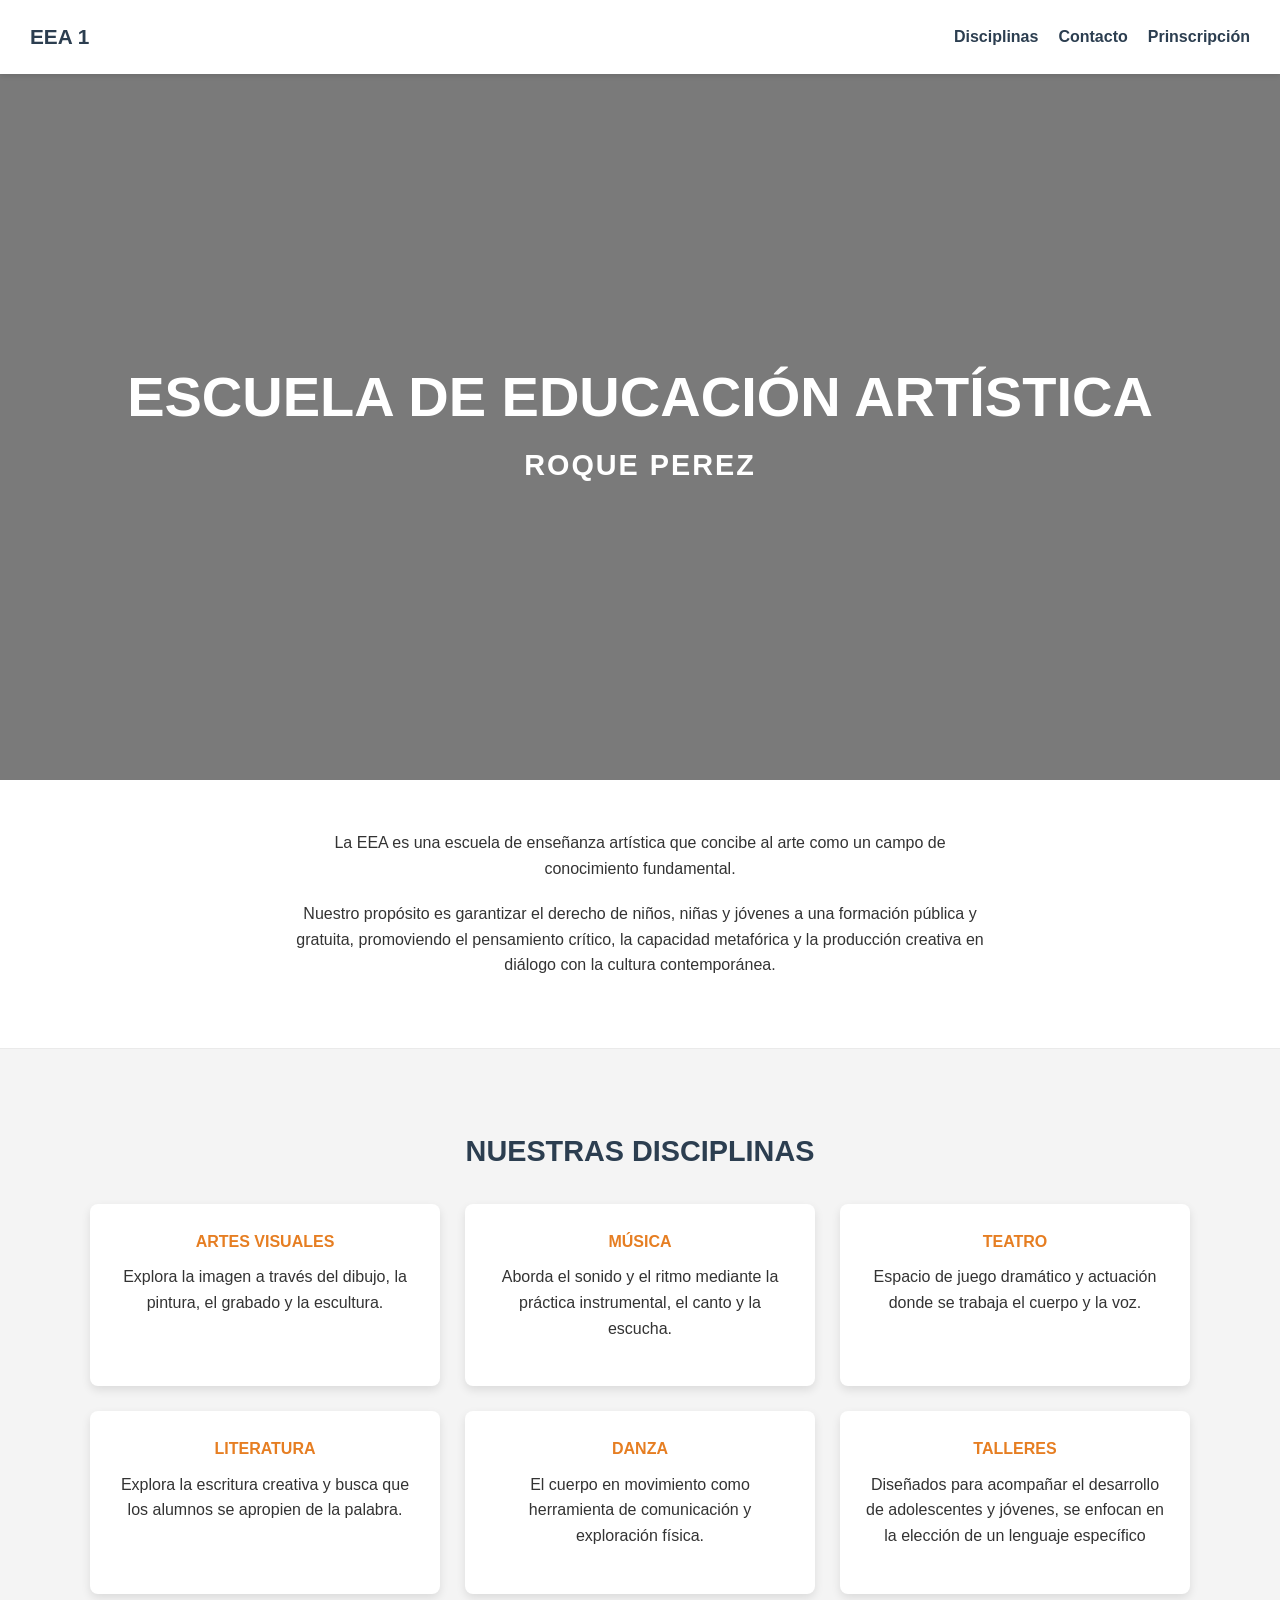
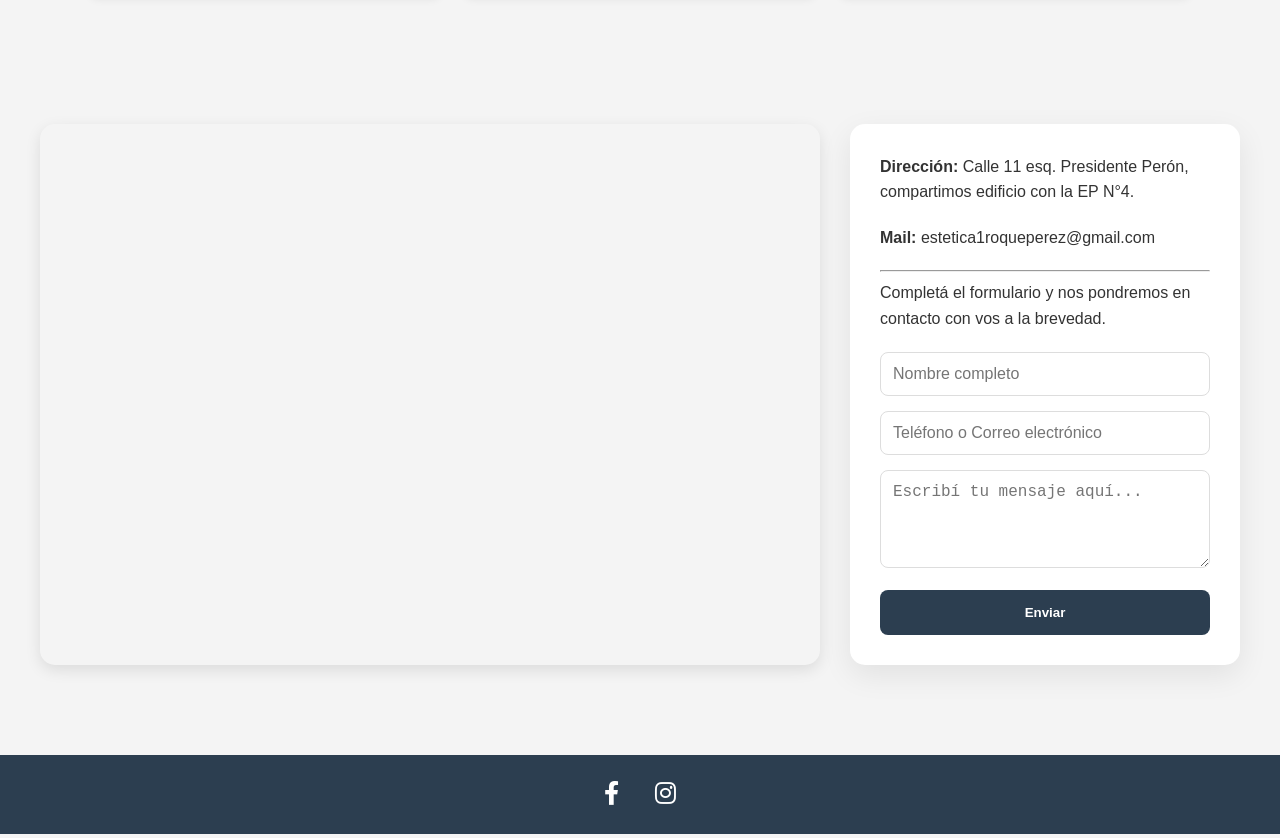
==== commit 0e0f54b5: "Update index.html" ====
--- a/index.html
+++ b/index.html
@@ -33,8 +33,8 @@
 
     <main>
         <section id="quienes somos">
-            <h6>La EEA es una escuela de enseñanza artística que concibe al arte como un campo de conocimiento fundamental.</h6>
-            <h6>Nuestro propósito es garantizar el derecho de niños, niñas y jóvenes a una formación pública y gratuita, promoviendo el pensamiento crítico, la capacidad metafórica y la producción creativa en diálogo con la cultura contemporánea.</h6>
+            <p>La EEA es una escuela de enseñanza artística que concibe al arte como un campo de conocimiento fundamental.</p>
+            <p>Nuestro propósito es garantizar el derecho de niños, niñas y jóvenes a una formación pública y gratuita, promoviendo el pensamiento crítico, la capacidad metafórica y la producción creativa en diálogo con la cultura contemporánea.</p>
         </section>
 
         <section id="disciplinas">
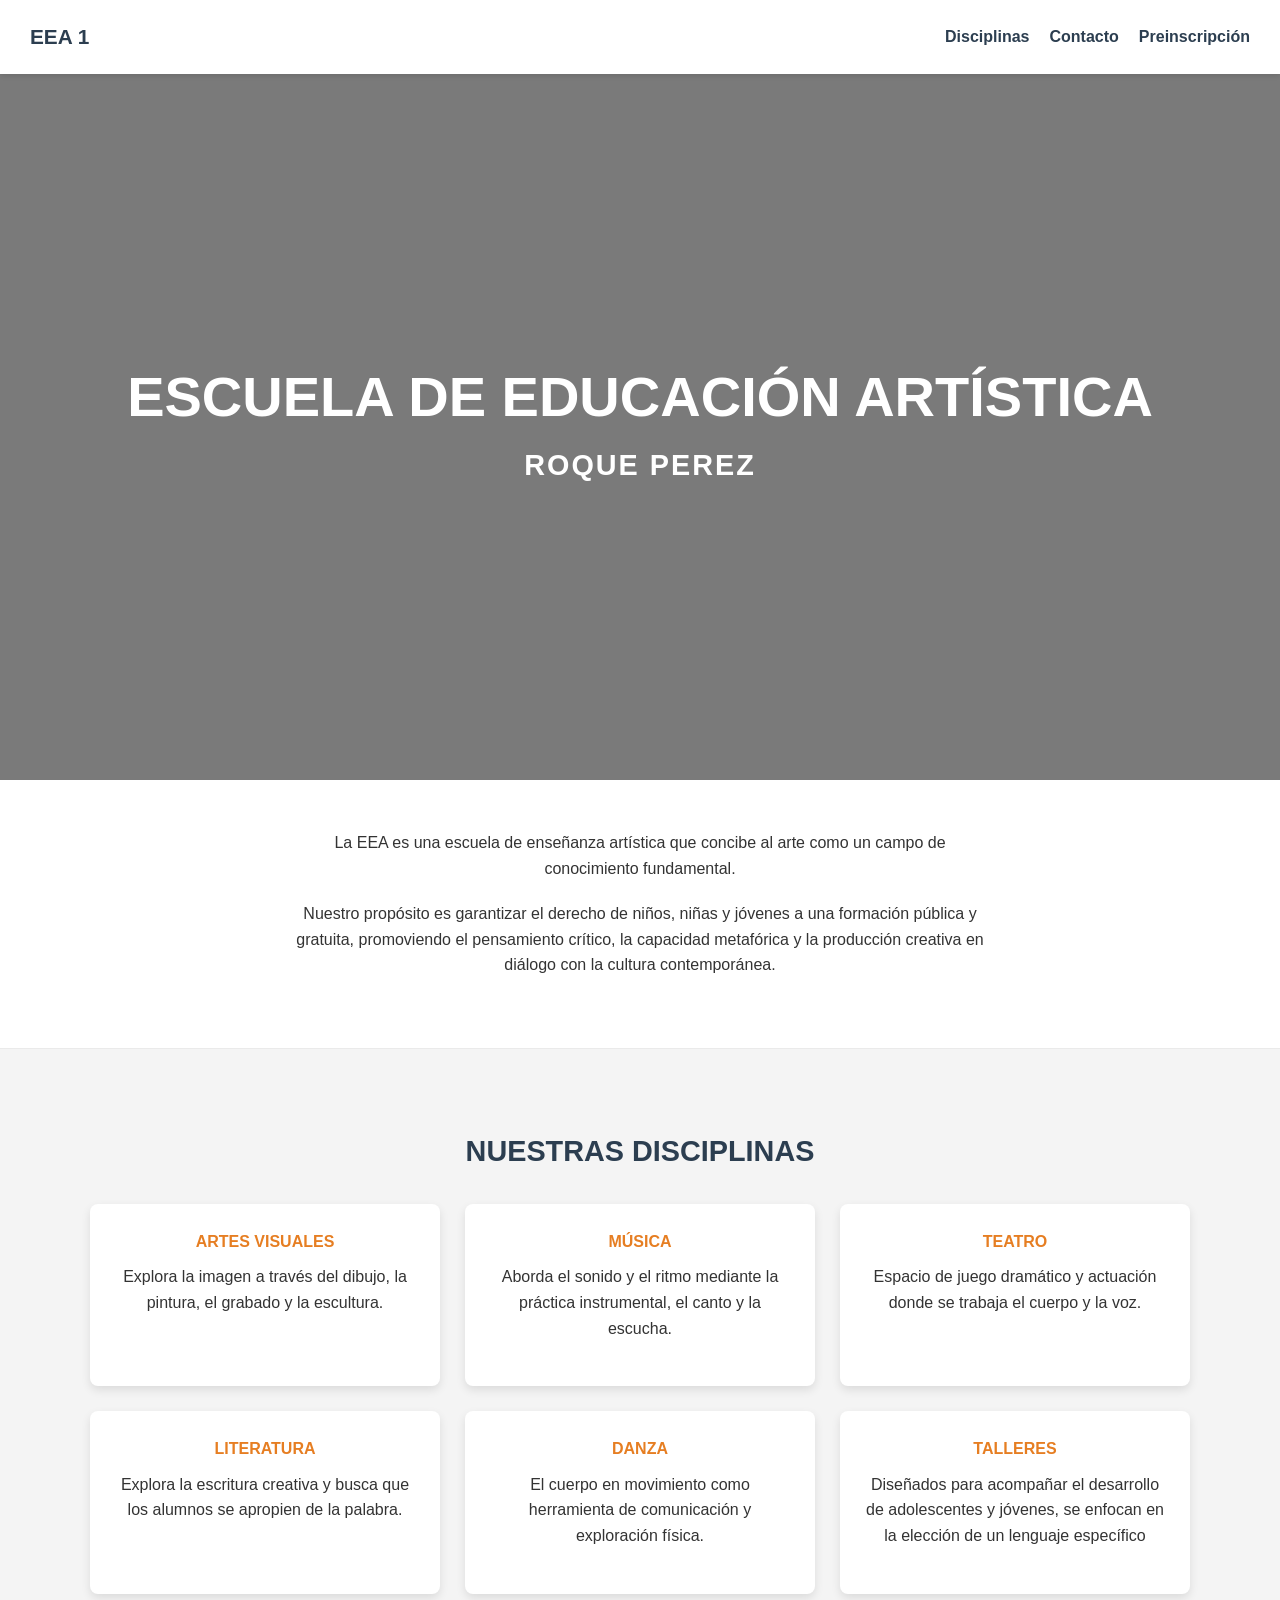
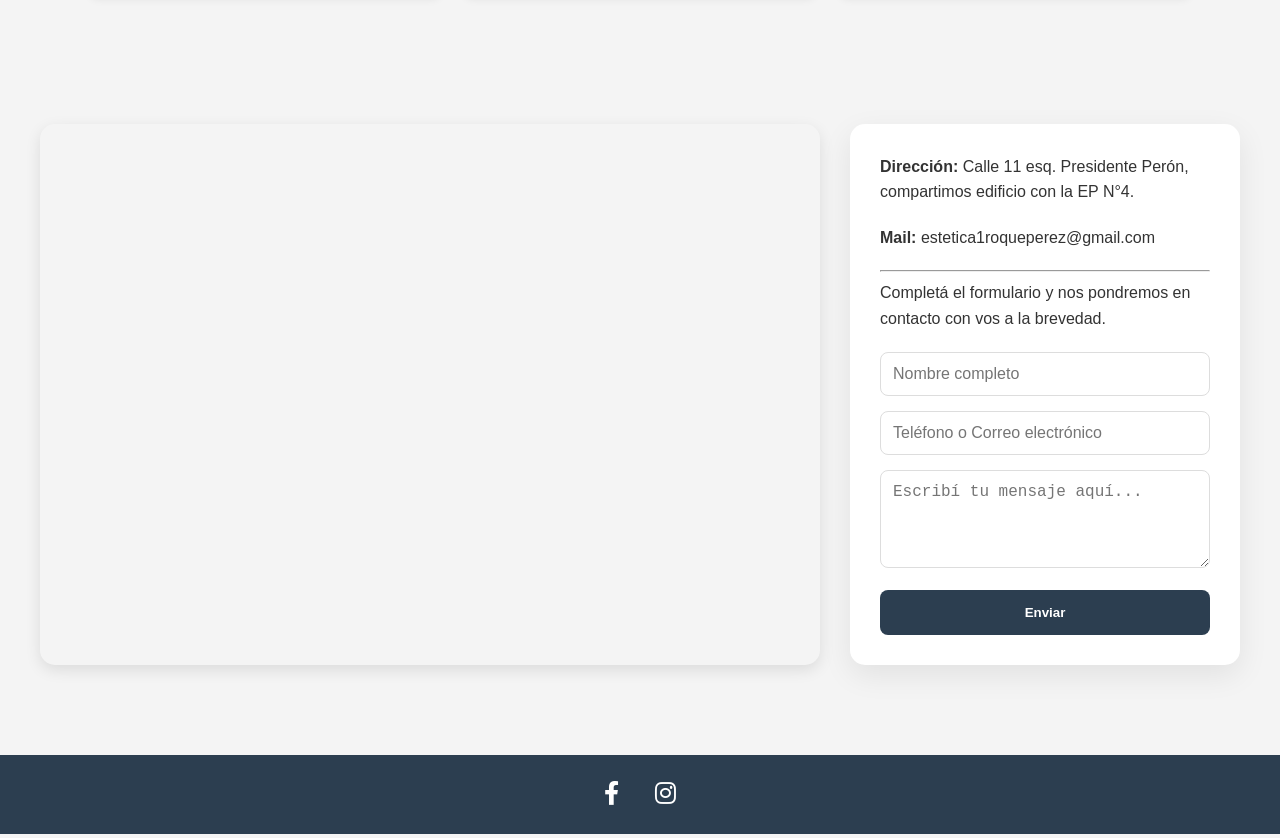
==== commit 018d4b43: "Update index.html" ====
--- a/index.html
+++ b/index.html
@@ -15,7 +15,7 @@
         <ul class="nav-links">
             <li><a href="#disciplinas">Disciplinas</a></li>
             <li><a href="#contacto">Contacto</a></li>
-            <li><a href="inscripcion.html">Prinscripción</a></li>
+            <li><a href="inscripcion.html">Preinscripción</a></li>
         </ul>
     </nav>
 </head>
--- a/style.css
+++ b/style.css
@@ -94,6 +94,13 @@
 
 p { max-width: 700px; margin: 0 auto 20px auto; }
 
+#quienes-somos p {
+    font-size: 1.2rem;   /* Ajusta este número hasta que te guste el tamaño */
+    max-width: 900px;    /* Opcional: permite que el texto sea un poco más ancho si el font-size es grande */
+    line-height: 1.8;    /* Aumenta un poco el espacio entre líneas para que sea fácil de leer */
+    margin-bottom: 25px; /* Espacio entre párrafos */
+}
+
 /* Especial para la primera sección de bienvenida */
 main section:first-of-type { background: white; border-bottom: 1px solid #eaeaea; }
 
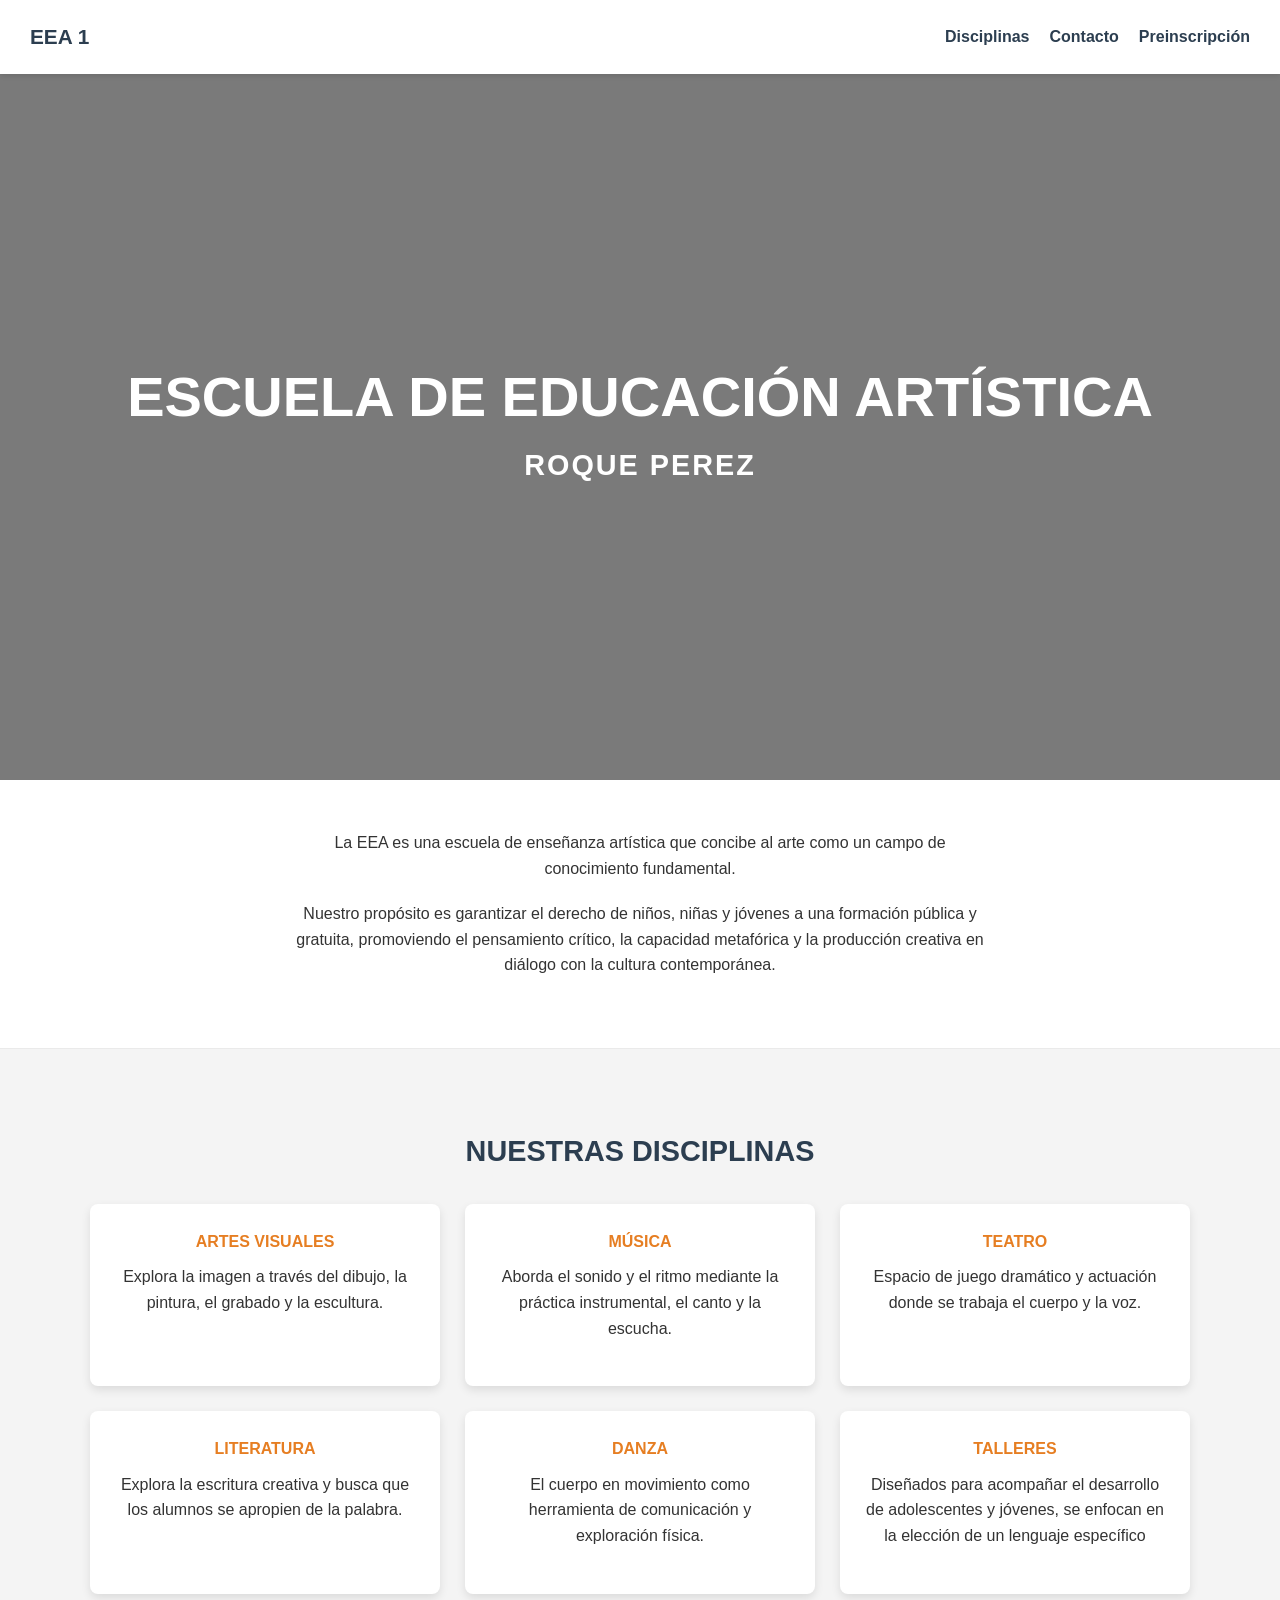
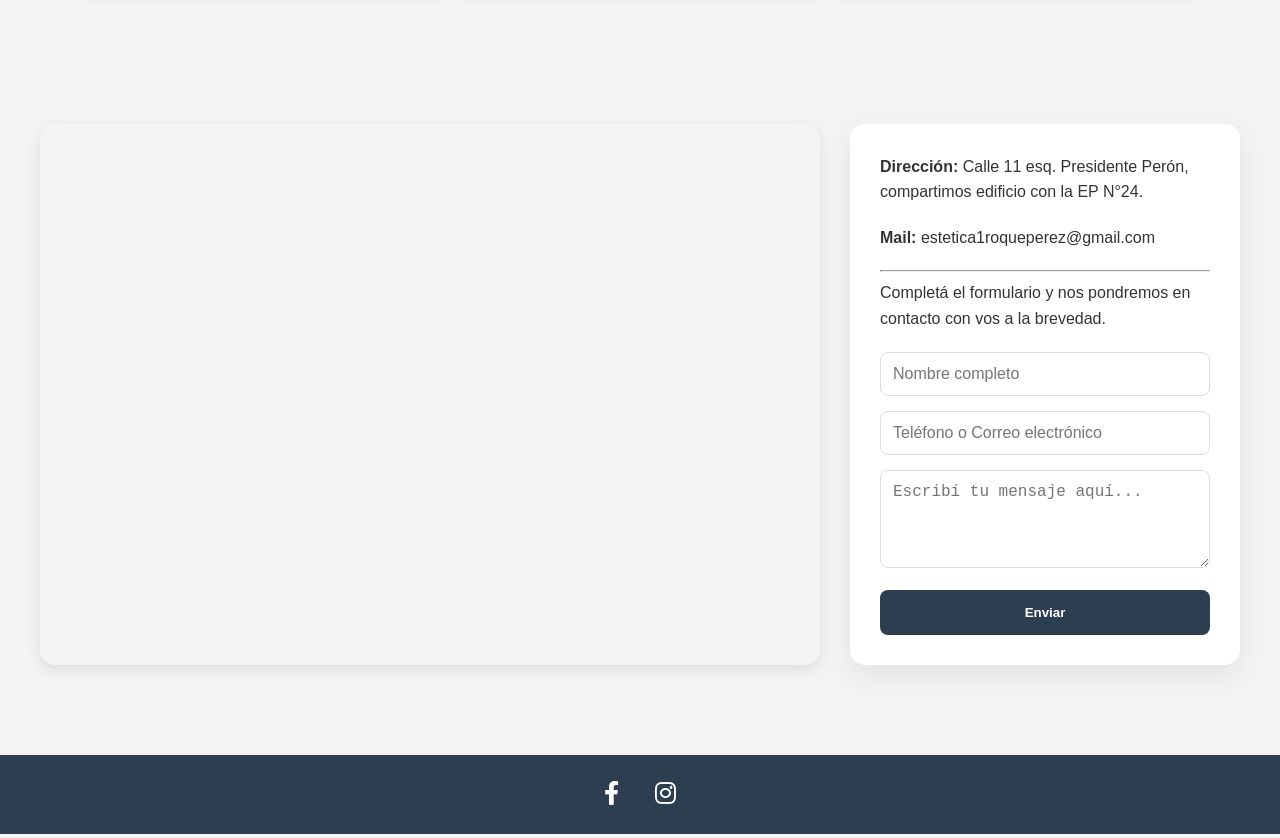
==== commit 3f4d1eea: "Update index.html" ====
--- a/index.html
+++ b/index.html
@@ -114,7 +114,7 @@
                 <div class="contacto-container">
                     <!-- Información de la Escuela -->
                     <div class="info-escuela">
-                        <p><strong>Dirección:</strong> Calle 11 esq. Presidente Perón, compartimos edificio con la EP N°4.</p>
+                        <p><strong>Dirección:</strong> Calle 11 esq. Presidente Perón, compartimos edificio con la EP N°24.</p>
                         <p><strong>Mail:</strong> estetica1roqueperez@gmail.com</p>
                         <hr>
                         <p>Completá el formulario y nos pondremos en contacto con vos a la brevedad.</p>
